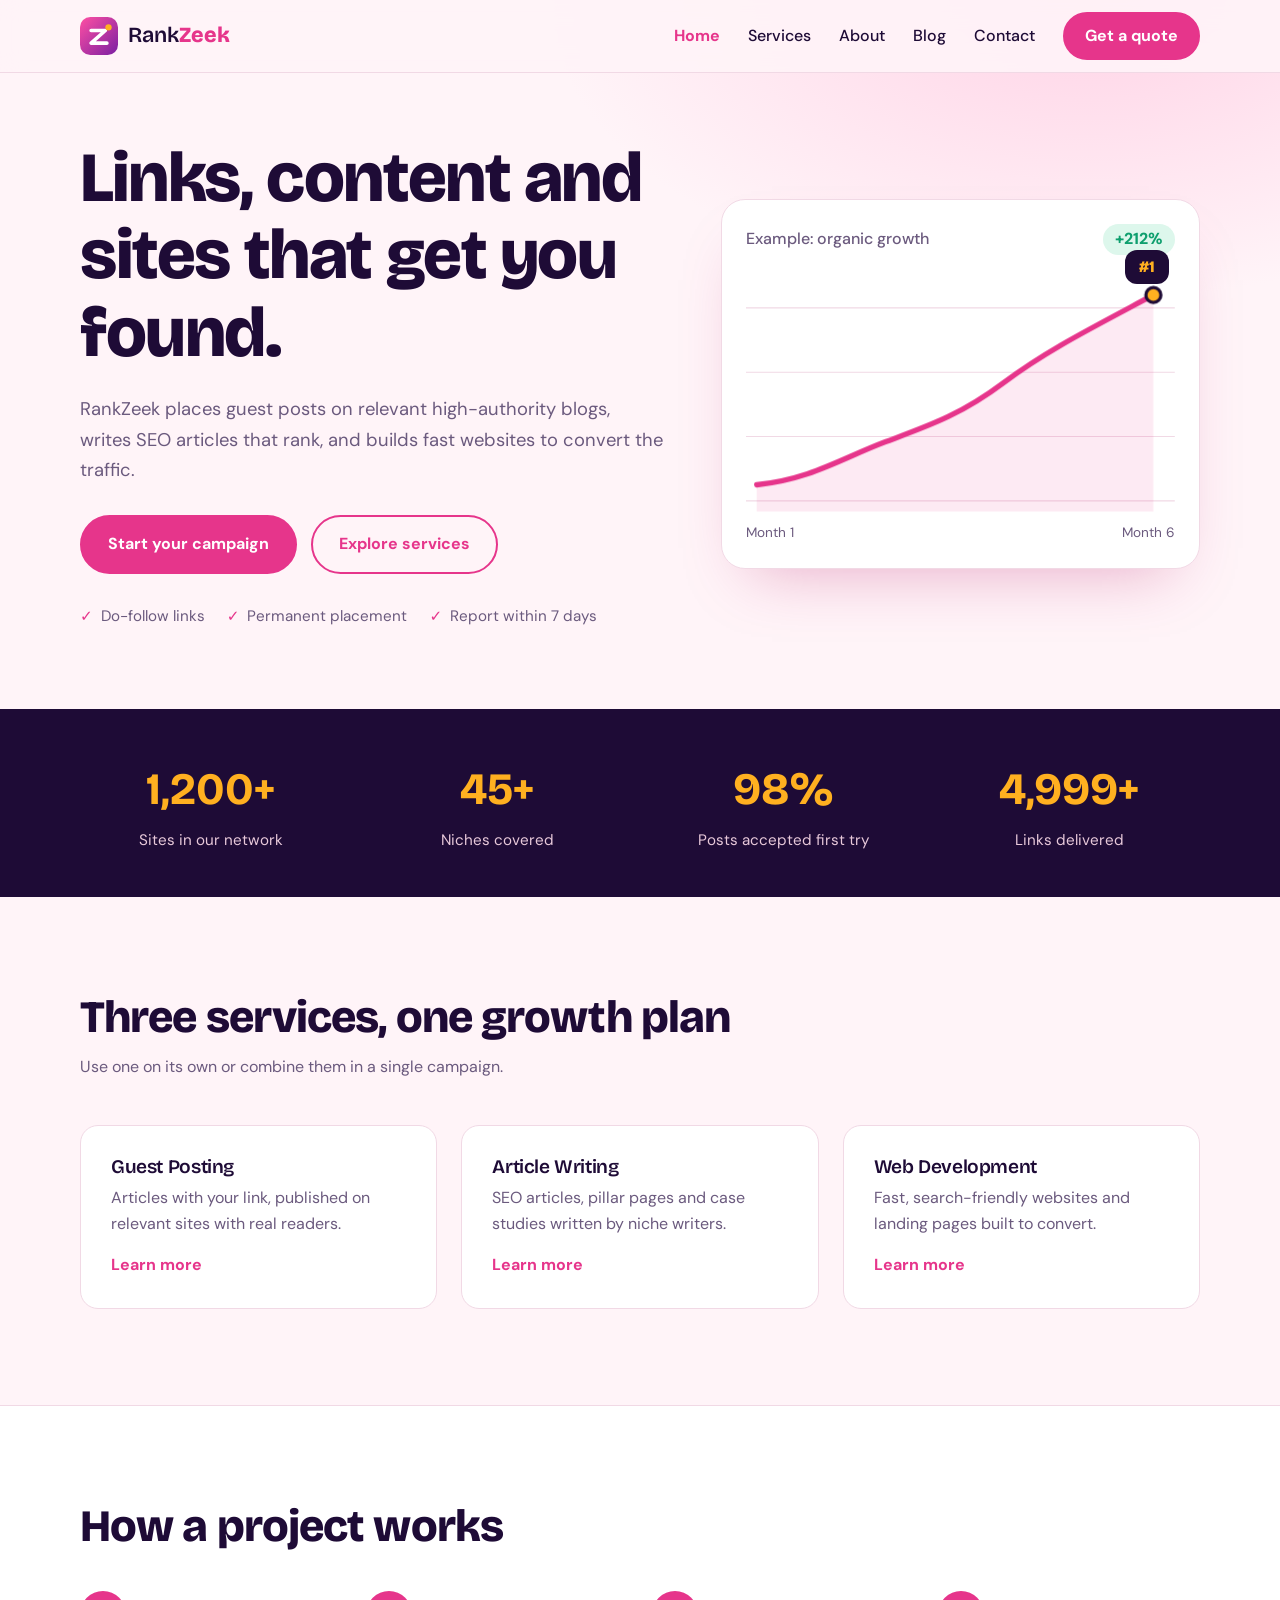
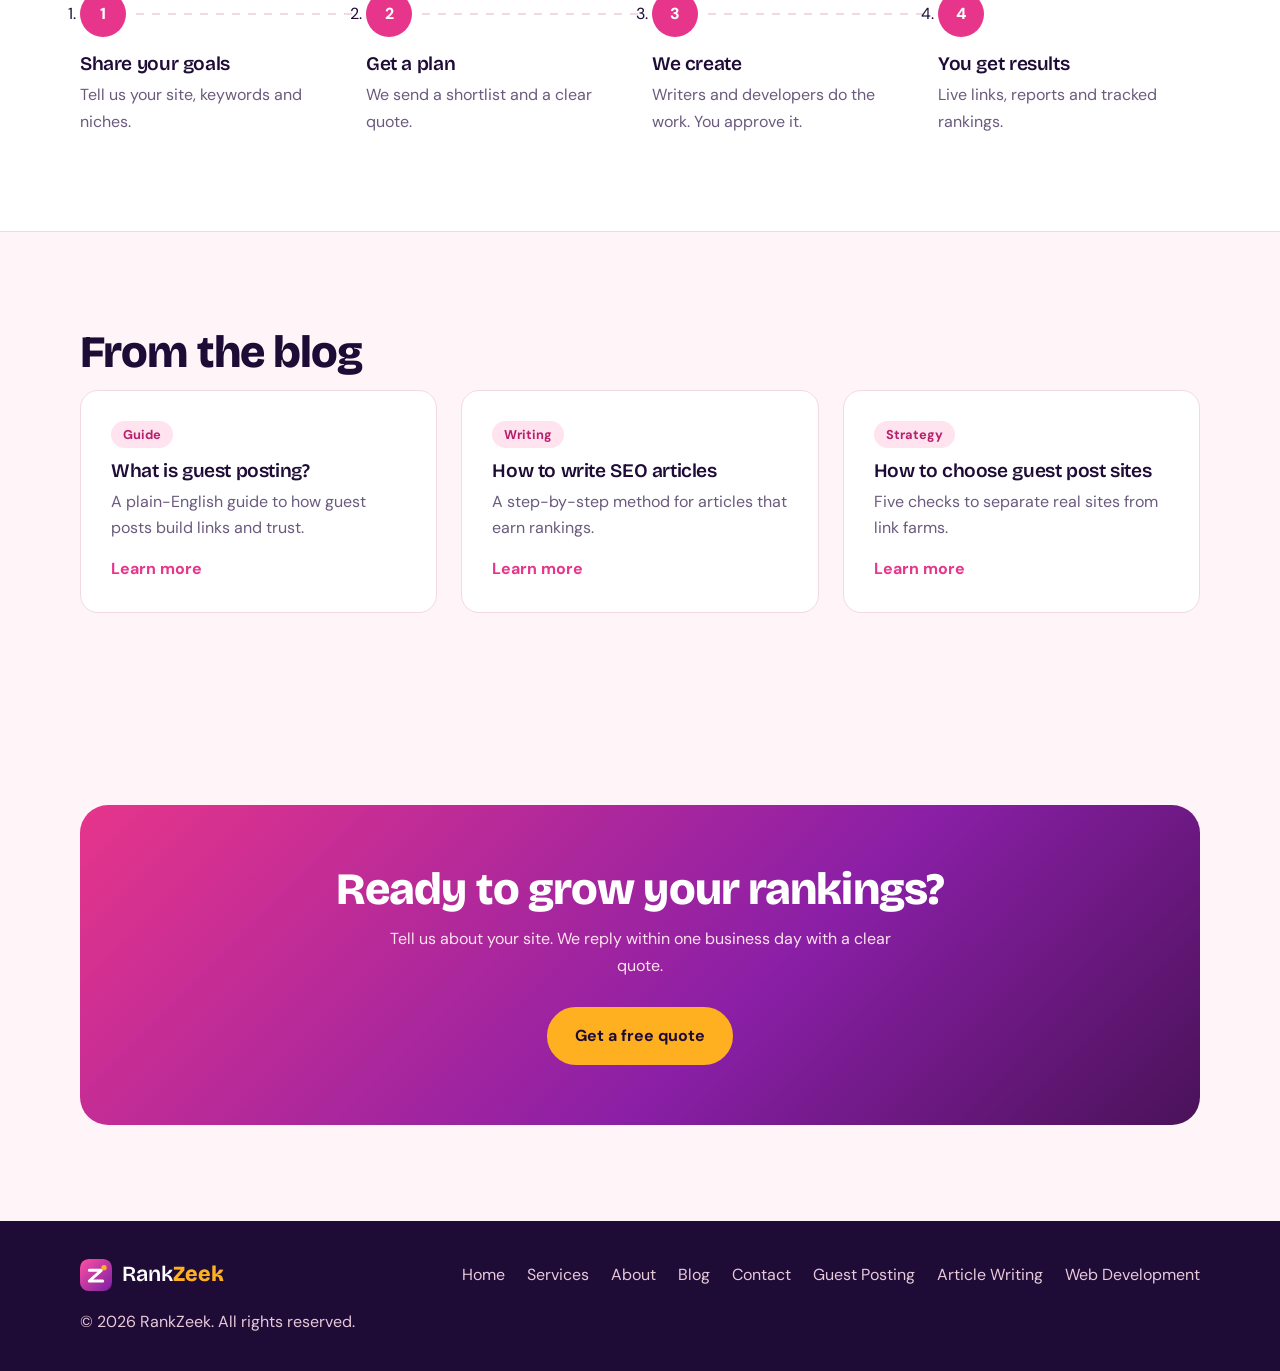
==== index.html @ 1b19c14f "feature: add rankzeek bootstrap files" ====
<!DOCTYPE html>
<html lang="en"><head><meta charset="UTF-8"><meta name="viewport" content="width=device-width, initial-scale=1">
<title>Guest Posting, Article Writing & Web Development | RankZeek</title><meta name="description" content="RankZeek builds authority with guest posts, SEO articles and fast websites.">
<link rel="icon" href="logo.svg" type="image/svg+xml">
<link rel="preconnect" href="https://fonts.googleapis.com"><link rel="preconnect" href="https://fonts.gstatic.com" crossorigin>
<link href="https://fonts.googleapis.com/css2?family=Bricolage+Grotesque:opsz,wght@12..96,600;12..96,800&family=DM+Sans:wght@400;500;700&display=swap" rel="stylesheet">
<link rel="stylesheet" href="style.css"></head><body>
<header class="nav" id="nav"><div class="wrap nav-in">
<a class="brand" href="index.html" aria-label="RankZeek home"><img src="logo.svg" alt="" width="38" height="38"><span>Rank<b>Zeek</b></span></a>
<button class="burger" id="burger" aria-label="Open menu" aria-expanded="false" aria-controls="menu"><i></i><i></i><i></i></button>
<nav id="menu" class="menu"><a href="index.html" class="active">Home</a><a href="services.html">Services</a><a href="about.html">About</a><a href="blog.html">Blog</a><a href="contact.html">Contact</a><a class="btn btn-sm" href="contact.html">Get a quote</a></nav></div></header>
<main id="top">
<section class="hero"><div class="wrap hero-grid"><div class="hero-copy">
<h1>Links, content and sites that get you found.</h1>
<p class="lead">RankZeek places guest posts on relevant high-authority blogs, writes SEO articles that rank, and builds fast websites to convert the traffic.</p>
<div class="cta-row"><a class="btn" href="contact.html">Start your campaign</a><a class="btn btn-ghost" href="services.html">Explore services</a></div>
<ul class="trust"><li>Do-follow links</li><li>Permanent placement</li><li>Report within 7 days</li></ul></div>
<div class="chart-card" aria-label="Example of ranking growth over six months"><div class="chart-head"><span>Example: organic growth</span><em>+212%</em></div>
<svg viewBox="0 0 400 240" role="img" aria-label="Line rising steadily to position one"><g class="grid"><path d="M0 40H400M0 100H400M0 160H400M0 220H400"/></g>
<path class="area" d="M10 205C60 200 90 180 130 165S200 140 240 110 320 60 380 28V230H10Z"/><path class="line" d="M10 205C60 200 90 180 130 165S200 140 240 110 320 60 380 28"/><circle class="dot" cx="380" cy="28" r="7"/></svg>
<div class="badge">#1</div><div class="chart-foot"><span>Month 1</span><span>Month 6</span></div></div></div></section>
<section class="band"><div class="wrap stats"><div><strong data-count="1200" data-suffix="+">0</strong><span>Sites in our network</span></div><div><strong data-count="45" data-suffix="+">0</strong><span>Niches covered</span></div><div><strong data-count="98" data-suffix="%">0</strong><span>Posts accepted first try</span></div><div><strong data-count="5000" data-suffix="+">0</strong><span>Links delivered</span></div></div></section><section class="sec"><div class="wrap"><h2 class="reveal">Three services, one growth plan</h2><p class="sub reveal">Use one on its own or combine them in a single campaign.</p><div class="grid3"><a class="card reveal" href="guest-posting.html"><h3>Guest Posting</h3><p>Articles with your link, published on relevant sites with real readers.</p><span class="link">Learn more</span></a><a class="card reveal" href="article-writing.html"><h3>Article Writing</h3><p>SEO articles, pillar pages and case studies written by niche writers.</p><span class="link">Learn more</span></a><a class="card reveal" href="web-development.html"><h3>Web Development</h3><p>Fast, search-friendly websites and landing pages built to convert.</p><span class="link">Learn more</span></a></div></div></section><section class="sec alt"><div class="wrap"><h2 class="reveal">How a project works</h2><ol class="steps"><li class="reveal"><span>1</span><h3>Share your goals</h3><p>Tell us your site, keywords and niches.</p></li><li class="reveal"><span>2</span><h3>Get a plan</h3><p>We send a shortlist and a clear quote.</p></li><li class="reveal"><span>3</span><h3>We create</h3><p>Writers and developers do the work. You approve it.</p></li><li class="reveal"><span>4</span><h3>You get results</h3><p>Live links, reports and tracked rankings.</p></li></ol></div></section><section class="sec"><div class="wrap"><h2 class="reveal">From the blog</h2><div class="grid3"><a class="card reveal" href="what-is-guest-posting.html"><span class="pill">Guide</span><h3>What is guest posting?</h3><p>A plain-English guide to how guest posts build links and trust.</p><span class="link">Learn more</span></a><a class="card reveal" href="write-seo-articles.html"><span class="pill">Writing</span><h3>How to write SEO articles</h3><p>A step-by-step method for articles that earn rankings.</p><span class="link">Learn more</span></a><a class="card reveal" href="choose-guest-post-sites.html"><span class="pill">Strategy</span><h3>How to choose guest post sites</h3><p>Five checks to separate real sites from link farms.</p><span class="link">Learn more</span></a></div></div></section><section class="sec"><div class="wrap"><div class="cta reveal"><h2>Ready to grow your rankings?</h2><p>Tell us about your site. We reply within one business day with a clear quote.</p><a class="btn" href="contact.html">Get a free quote</a></div></div></section></main>
<footer class="foot"><div class="wrap foot-in"><a class="brand" href="index.html"><img src="logo.svg" alt="" width="32" height="32"><span>Rank<b>Zeek</b></span></a>
<nav class="flinks"><a href="index.html">Home</a><a href="services.html">Services</a><a href="about.html">About</a><a href="blog.html">Blog</a><a href="contact.html">Contact</a><a href="guest-posting.html">Guest Posting</a><a href="article-writing.html">Article Writing</a><a href="web-development.html">Web Development</a></nav><p>© <span id="yr"></span> RankZeek. All rights reserved.</p></div></footer>
<script src="script.js"></script></body></html>
---- style.css ----
:root{--ink:#1E0B36;--mute:#6B5A7E;--paper:#FFF4F8;--white:#fff;--indigo:#E6358B;--indigo-d:#B81F6B;--sun:#FFB020;--line:#F1D9E5;--r:18px;--ease:cubic-bezier(.22,.8,.3,1)}
*{box-sizing:border-box;margin:0;padding:0}
html{scroll-behavior:smooth;scroll-padding-top:80px}
body{font-family:'DM Sans',system-ui,sans-serif;color:var(--ink);background:var(--paper);line-height:1.65;-webkit-font-smoothing:antialiased;overflow-x:hidden}
img,svg{max-width:100%;display:block}
a{color:inherit;text-decoration:none}
ul{list-style:none}
:focus-visible{outline:3px solid var(--sun);outline-offset:3px;border-radius:6px}
.wrap{width:min(1120px,100% - 40px);margin-inline:auto}
.narrow{width:min(760px,100% - 40px)}
h1,h2,h3{font-family:'Bricolage Grotesque',sans-serif;line-height:1.1;letter-spacing:-.02em}
h1{font-size:clamp(2.4rem,6vw,4.4rem);font-weight:800}
h2{font-size:clamp(1.8rem,4vw,2.8rem);font-weight:800;margin-bottom:12px}
h3{font-size:1.2rem;font-weight:600;margin-bottom:8px}

/* nav */
.nav{position:fixed;inset:0 0 auto;z-index:50;transition:background .3s,box-shadow .3s}
.nav.scrolled{background:rgba(255,244,248,.9);backdrop-filter:blur(12px);box-shadow:0 1px 0 var(--line)}
.nav-in{display:flex;align-items:center;justify-content:space-between;height:72px}
.brand{display:flex;align-items:center;gap:10px;font-family:'Bricolage Grotesque',sans-serif;font-weight:600;font-size:1.35rem}
.brand b{color:var(--indigo);font-weight:800}
.menu{display:flex;align-items:center;gap:28px;font-weight:500}
.menu a:not(.btn){position:relative}
.menu a:not(.btn)::after{content:"";position:absolute;left:0;bottom:-4px;height:2px;width:100%;background:var(--indigo);transform:scaleX(0);transform-origin:left;transition:transform .3s var(--ease)}
.menu a:not(.btn):hover::after{transform:scaleX(1)}
.burger{display:none;width:44px;height:44px;background:none;border:0;cursor:pointer;flex-direction:column;justify-content:center;align-items:center;gap:6px}
.burger i{width:24px;height:2.5px;background:var(--ink);border-radius:2px;transition:transform .3s var(--ease),opacity .2s}
.burger[aria-expanded=true] i:nth-child(1){transform:translateY(8.5px) rotate(45deg)}
.burger[aria-expanded=true] i:nth-child(2){opacity:0}
.burger[aria-expanded=true] i:nth-child(3){transform:translateY(-8.5px) rotate(-45deg)}

/* buttons */
.btn{display:inline-block;padding:14px 26px;border-radius:999px;background:var(--indigo);color:#fff;font-weight:700;border:2px solid var(--indigo);cursor:pointer;font:inherit;font-weight:700;transition:transform .25s var(--ease),background .25s,box-shadow .25s,color .25s}
.btn:hover{transform:translateY(-3px);background:var(--indigo-d);border-color:var(--indigo-d);box-shadow:0 12px 24px -8px rgba(230,53,139,.55)}
.btn-ghost{background:transparent;color:var(--indigo)}
.btn-ghost:hover{color:#fff}
.btn-sm{padding:9px 20px}

/* hero */
.hero{padding:140px 0 80px;background:radial-gradient(900px 500px at 85% 0,#FFD3E6 0,transparent 60%)}
.hero-grid{display:grid;grid-template-columns:1.1fr .9fr;gap:56px;align-items:center}
.hero-copy>*{animation:rise .8s var(--ease) both}
.hero-copy>:nth-child(2){animation-delay:.1s}.hero-copy>:nth-child(3){animation-delay:.2s}.hero-copy>:nth-child(4){animation-delay:.3s}
@keyframes rise{from{opacity:0;transform:translateY(24px)}}
.lead{font-size:1.15rem;color:var(--mute);margin:22px 0 30px;max-width:52ch}
.cta-row{display:flex;flex-wrap:wrap;gap:14px}
.trust{display:flex;flex-wrap:wrap;gap:8px 22px;margin-top:30px;color:var(--mute);font-size:.95rem}
.trust li::before{content:"✓";color:var(--indigo);font-weight:700;margin-right:8px}
.chart-card{position:relative;background:var(--white);border:1px solid var(--line);border-radius:24px;padding:24px;box-shadow:0 30px 60px -30px rgba(184,31,107,.35);animation:rise .9s .25s var(--ease) both}
.chart-head{display:flex;justify-content:space-between;align-items:center;font-weight:500;color:var(--mute);margin-bottom:10px}
.chart-head em{font-style:normal;font-weight:800;color:#0E9F6E;background:#DDF7EC;padding:2px 12px;border-radius:99px}
.grid path{stroke:var(--line);stroke-width:1;fill:none}
.line{fill:none;stroke:var(--indigo);stroke-width:5;stroke-linecap:round;stroke-dasharray:700;stroke-dashoffset:700;animation:draw 2.2s .7s var(--ease) forwards}
.area{fill:url(#none);fill:rgba(230,53,139,.1);opacity:0;animation:fade 1s 2s forwards}
.dot{fill:var(--sun);stroke:var(--ink);stroke-width:3;opacity:0;animation:pop .5s 2.7s var(--ease) forwards;transform-origin:380px 28px}
.badge{position:absolute;top:50px;right:30px;background:var(--ink);color:var(--sun);font-family:'Bricolage Grotesque',sans-serif;font-weight:800;padding:4px 14px;border-radius:12px;opacity:0;animation:pop .5s 2.8s var(--ease) forwards}
.chart-foot{display:flex;justify-content:space-between;color:var(--mute);font-size:.85rem}
@keyframes draw{to{stroke-dashoffset:0}}
@keyframes fade{to{opacity:1}}
@keyframes pop{from{transform:scale(.3)}to{opacity:1;transform:scale(1)}}

/* stats */
.band{background:var(--ink);color:#fff;padding:44px 0}
.stats{display:grid;grid-template-columns:repeat(4,1fr);gap:24px;text-align:center}
.stats strong{display:block;font-family:'Bricolage Grotesque',sans-serif;font-size:clamp(1.9rem,4vw,2.8rem);color:var(--sun)}
.stats span{color:#E8C9DA;font-size:.95rem}

/* sections */
.sec{padding:96px 0}
.alt{background:var(--white);border-block:1px solid var(--line)}
.sub{color:var(--mute);max-width:56ch;margin-bottom:44px}
.grid3{display:grid;grid-template-columns:repeat(3,1fr);gap:24px}
.card{background:var(--white);border:1px solid var(--line);border-radius:var(--r);padding:30px;transition:transform .35s var(--ease),box-shadow .35s,border-color .35s}
.card:hover{transform:translateY(-6px);box-shadow:0 24px 40px -24px rgba(184,31,107,.4);border-color:#F5A8CC}
.card>svg{width:46px;height:46px;padding:10px;border-radius:14px;background:#FFE3EF;stroke:var(--indigo);fill:none;stroke-width:2;stroke-linecap:round;stroke-linejoin:round;margin-bottom:18px}
.card p{color:var(--mute)}
.steps{display:grid;grid-template-columns:repeat(4,1fr);gap:24px;margin-top:40px;counter-reset:s;position:relative}
.steps li{position:relative}
.steps li:not(:last-child)::after{content:"";position:absolute;top:22px;left:56px;right:-16px;height:2px;background:repeating-linear-gradient(90deg,var(--line) 0 8px,transparent 8px 16px)}
.steps span{display:grid;place-items:center;width:46px;height:46px;border-radius:50%;background:var(--indigo);color:#fff;font-weight:800;margin-bottom:16px}
.steps p{color:var(--mute)}
.price .card{display:flex;flex-direction:column;position:relative}
.price ul{margin:20px 0 28px;flex:1}
.price li{padding:6px 0 6px 26px;position:relative;color:var(--mute)}
.price li::before{content:"✓";position:absolute;left:0;color:var(--indigo);font-weight:700}
.amt{font-family:'Bricolage Grotesque',sans-serif;font-size:3rem;font-weight:800}
.amt small{font-size:1rem;color:var(--mute);font-weight:400;margin-left:4px}
.hot{border:2px solid var(--indigo);box-shadow:0 24px 50px -26px rgba(230,53,139,.6)}
.tag{position:absolute;top:-14px;right:24px;background:var(--sun);font-weight:700;font-size:.8rem;padding:4px 14px;border-radius:99px}

/* faq */
details{background:var(--paper);border:1px solid var(--line);border-radius:14px;margin-bottom:12px;overflow:hidden;transition:border-color .3s}
details[open]{border-color:var(--indigo)}
summary{cursor:pointer;padding:20px 24px;font-weight:700;list-style:none;display:flex;justify-content:space-between;gap:16px}
summary::-webkit-details-marker{display:none}
summary::after{content:"+";font-size:1.5rem;line-height:1;color:var(--indigo);transition:transform .3s var(--ease)}
details[open] summary::after{transform:rotate(45deg)}
details p{padding:0 24px 22px;color:var(--mute);animation:fade .4s}

/* contact */
.contact{display:grid;grid-template-columns:1fr 1fr;gap:56px;align-items:start}
.mail{font-weight:700;color:var(--indigo);font-size:1.15rem}
.form{background:var(--white);border:1px solid var(--line);border-radius:24px;padding:32px;display:grid;gap:16px}
label{display:grid;gap:6px;font-weight:500;font-size:.95rem}
input,select,textarea{font:inherit;padding:13px 14px;border:1.5px solid var(--line);border-radius:12px;background:var(--paper);color:var(--ink);width:100%;transition:border-color .25s,box-shadow .25s}
input:focus,select:focus,textarea:focus{outline:0;border-color:var(--indigo);box-shadow:0 0 0 4px rgba(230,53,139,.15)}
input.bad{border-color:#E0334C}
.note{min-height:1.4em;font-weight:500;color:#0E9F6E}
.note.err{color:#E0334C}
.foot{background:var(--ink);color:#E8C9DA;padding:36px 0}
.foot .brand{color:#fff}.foot .brand b{color:var(--sun)}
.foot-in{display:flex;flex-wrap:wrap;gap:16px;justify-content:space-between;align-items:center}

/* reveal */
.reveal{opacity:0;transform:translateY(22px);transition:opacity .7s var(--ease),transform .7s var(--ease)}
.reveal.in{opacity:1;transform:none}

/* responsive */
@media(max-width:900px){
  .hero{padding-top:110px}
  .hero-grid,.contact{grid-template-columns:1fr;gap:40px}
  .grid3{grid-template-columns:1fr}
  .steps{grid-template-columns:1fr 1fr}
  .steps li::after{display:none}
  .stats{grid-template-columns:1fr 1fr}
  .sec{padding:72px 0}
  .burger{display:flex}
  .menu{position:fixed;inset:72px 0 auto;flex-direction:column;align-items:stretch;gap:0;background:var(--paper);padding:8px 20px 24px;border-bottom:1px solid var(--line);transform:translateY(-12px);opacity:0;visibility:hidden;transition:.3s var(--ease)}
  .menu.open{transform:none;opacity:1;visibility:visible}
  .menu a{padding:14px 4px;border-bottom:1px solid var(--line)}
  .menu .btn{margin-top:16px;text-align:center;border-bottom:2px solid var(--indigo)}
}
@media(max-width:520px){.steps{grid-template-columns:1fr}.form{padding:22px}.btn{width:100%;text-align:center}.btn-sm{width:auto}}
@media(prefers-reduced-motion:reduce){*,*::before,*::after{animation-duration:.01ms!important;animation-delay:0s!important;transition-duration:.01ms!important;scroll-behavior:auto!important}.line{stroke-dashoffset:0}.reveal{opacity:1;transform:none}}

/* multi-page additions */
.nav{background:rgba(255,244,248,.92);backdrop-filter:blur(12px);box-shadow:0 1px 0 var(--line)}
.menu a.active:not(.btn){color:var(--indigo);font-weight:700}
.phero{padding:140px 0 72px;background:radial-gradient(700px 300px at 90% 100%,rgba(230,53,139,.45),transparent 70%),linear-gradient(135deg,#1E0B36,#4A1259);color:#fff}
.phero h1{font-size:clamp(2.2rem,5vw,3.6rem)}
.phero .lead{color:#E8C9DA;margin:18px 0 0}
.phero>.wrap>*{animation:rise .8s var(--ease) both}
.grid4{display:grid;grid-template-columns:repeat(4,1fr);gap:24px}
.grid2{display:grid;grid-template-columns:1fr 1fr;gap:24px}
a.card{display:block}
.link{color:var(--indigo);font-weight:700;display:inline-block;margin-top:14px}
.avatar{width:72px;height:72px;border-radius:50%;background:linear-gradient(135deg,var(--indigo),var(--sun));color:#fff;display:grid;place-items:center;font:800 1.4rem 'Bricolage Grotesque',sans-serif;margin-bottom:14px}
.cta{background:linear-gradient(135deg,var(--indigo),#8A1FA6 60%,#4A1259);color:#fff;border-radius:28px;padding:60px 28px;text-align:center}
.cta p{color:#FFE3EF;max-width:50ch;margin:12px auto 28px}
.cta .btn{background:var(--sun);color:var(--ink);border-color:var(--sun)}
.pill{display:inline-block;background:#FFE3EF;color:var(--indigo-d);font-weight:700;font-size:.8rem;padding:3px 12px;border-radius:99px;margin-bottom:12px}
.meta{color:var(--mute);font-size:.95rem;margin-top:14px}
.article{padding-top:56px}
.article h2{font-size:1.7rem;margin:36px 0 10px}
.article p{margin-bottom:16px;color:#3B2A4F;font-size:1.08rem}
.article ul{margin:0 0 16px 22px;list-style:disc;color:#3B2A4F}
.flinks{display:flex;flex-wrap:wrap;gap:8px 22px}
.flinks a:hover{color:var(--sun)}
.info{display:grid;gap:18px;margin-top:20px}
.info b{display:block}
@media(max-width:900px){.grid4{grid-template-columns:1fr 1fr}.grid2{grid-template-columns:1fr}.phero{padding-top:110px}}
@media(max-width:520px){.grid4{grid-template-columns:1fr}}
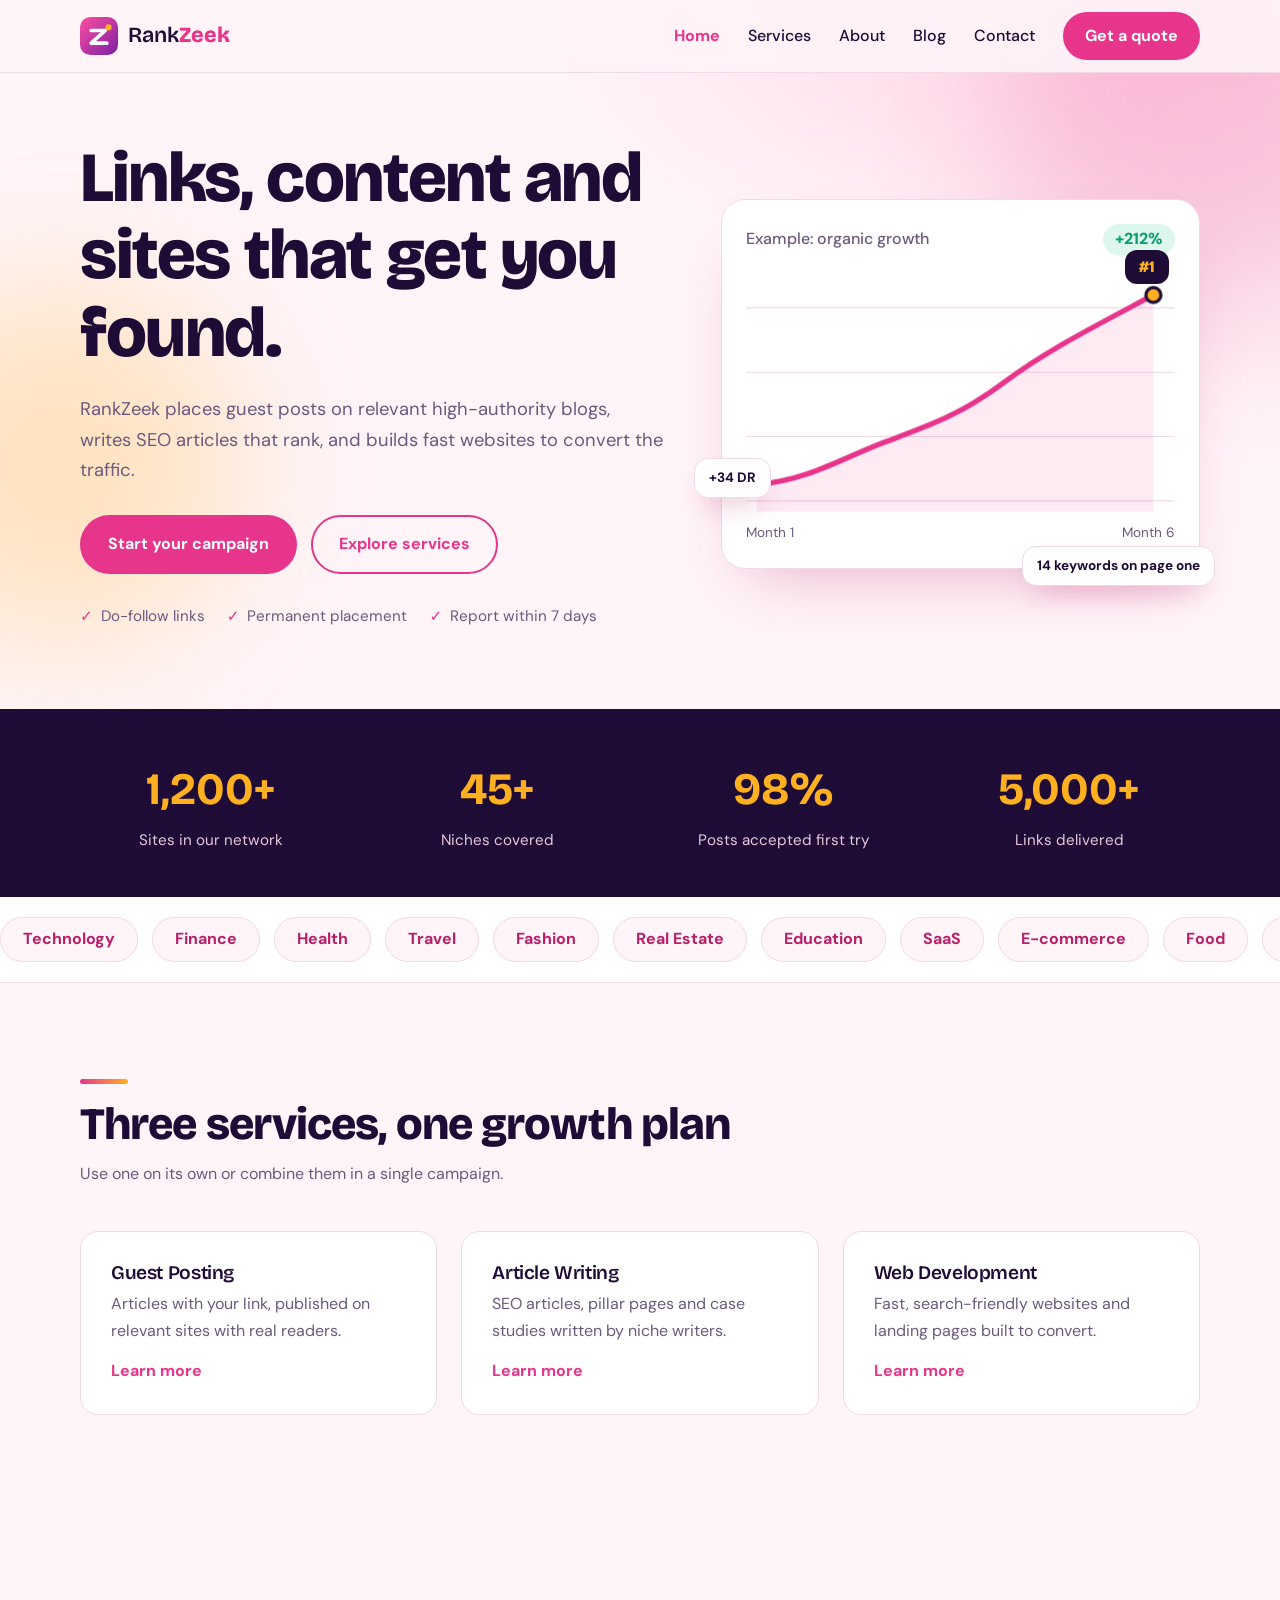
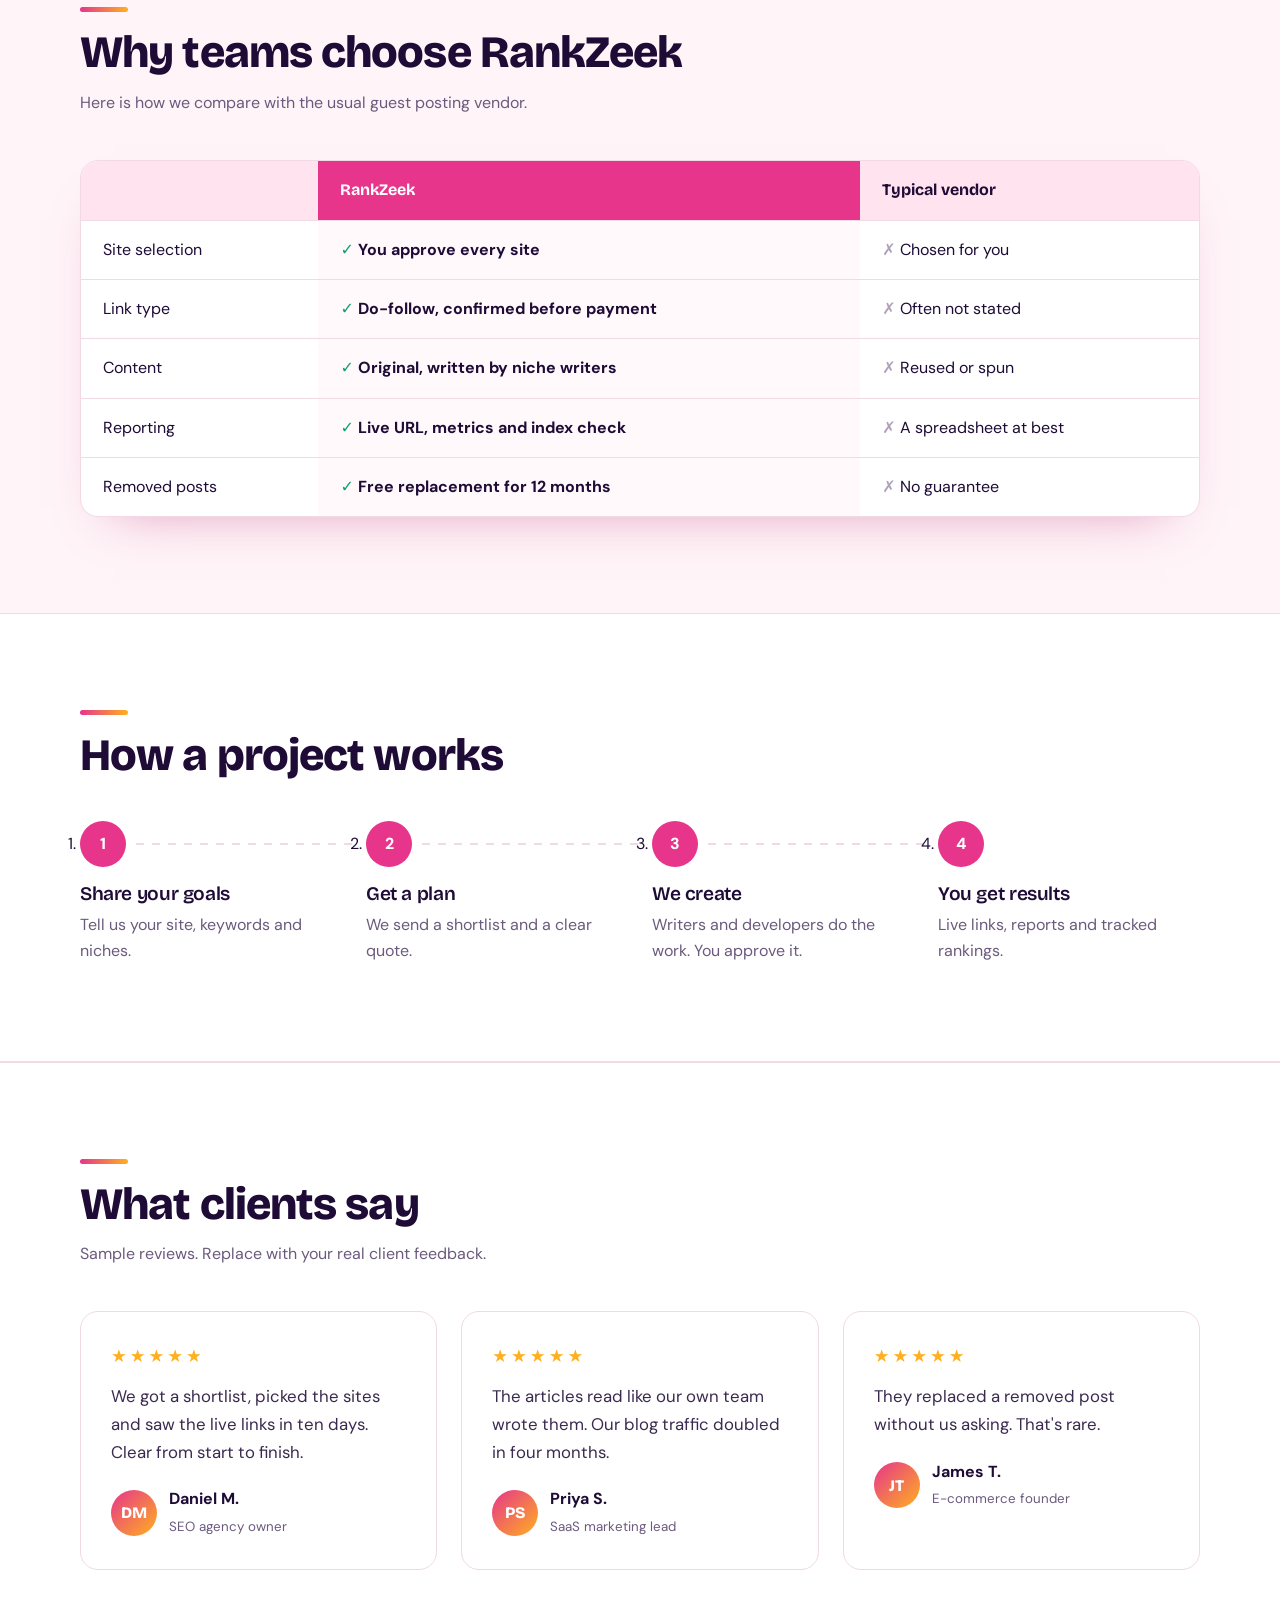
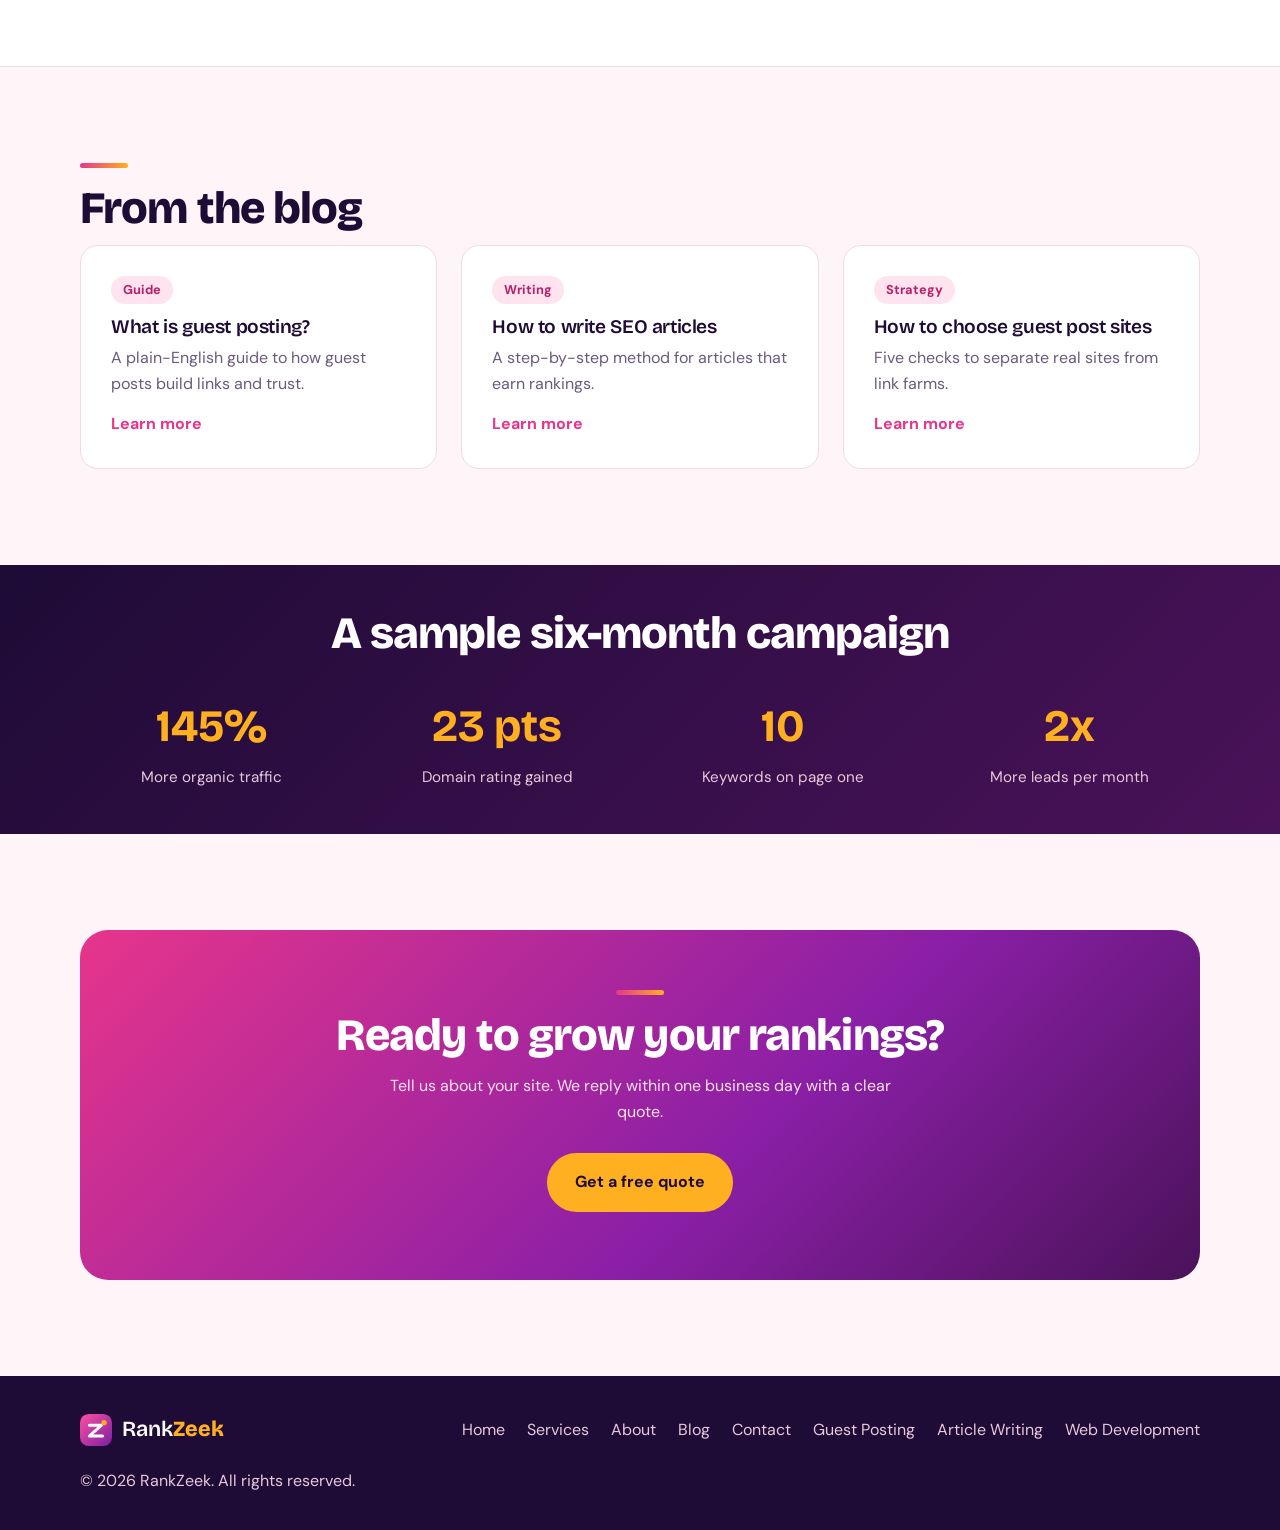
==== commit 452bec24: "chore: improve design and animations" ====
--- a/index.html
+++ b/index.html
@@ -5,7 +5,7 @@
 <link rel="preconnect" href="https://fonts.googleapis.com"><link rel="preconnect" href="https://fonts.gstatic.com" crossorigin>
 <link href="https://fonts.googleapis.com/css2?family=Bricolage+Grotesque:opsz,wght@12..96,600;12..96,800&family=DM+Sans:wght@400;500;700&display=swap" rel="stylesheet">
 <link rel="stylesheet" href="style.css"></head><body>
-<header class="nav" id="nav"><div class="wrap nav-in">
+<div class="progress" id="progress"></div><header class="nav" id="nav"><div class="wrap nav-in">
 <a class="brand" href="index.html" aria-label="RankZeek home"><img src="logo.svg" alt="" width="38" height="38"><span>Rank<b>Zeek</b></span></a>
 <button class="burger" id="burger" aria-label="Open menu" aria-expanded="false" aria-controls="menu"><i></i><i></i><i></i></button>
 <nav id="menu" class="menu"><a href="index.html" class="active">Home</a><a href="services.html">Services</a><a href="about.html">About</a><a href="blog.html">Blog</a><a href="contact.html">Contact</a><a class="btn btn-sm" href="contact.html">Get a quote</a></nav></div></header>
@@ -18,8 +18,8 @@
 <div class="chart-card" aria-label="Example of ranking growth over six months"><div class="chart-head"><span>Example: organic growth</span><em>+212%</em></div>
 <svg viewBox="0 0 400 240" role="img" aria-label="Line rising steadily to position one"><g class="grid"><path d="M0 40H400M0 100H400M0 160H400M0 220H400"/></g>
 <path class="area" d="M10 205C60 200 90 180 130 165S200 140 240 110 320 60 380 28V230H10Z"/><path class="line" d="M10 205C60 200 90 180 130 165S200 140 240 110 320 60 380 28"/><circle class="dot" cx="380" cy="28" r="7"/></svg>
-<div class="badge">#1</div><div class="chart-foot"><span>Month 1</span><span>Month 6</span></div></div></div></section>
-<section class="band"><div class="wrap stats"><div><strong data-count="1200" data-suffix="+">0</strong><span>Sites in our network</span></div><div><strong data-count="45" data-suffix="+">0</strong><span>Niches covered</span></div><div><strong data-count="98" data-suffix="%">0</strong><span>Posts accepted first try</span></div><div><strong data-count="5000" data-suffix="+">0</strong><span>Links delivered</span></div></div></section><section class="sec"><div class="wrap"><h2 class="reveal">Three services, one growth plan</h2><p class="sub reveal">Use one on its own or combine them in a single campaign.</p><div class="grid3"><a class="card reveal" href="guest-posting.html"><h3>Guest Posting</h3><p>Articles with your link, published on relevant sites with real readers.</p><span class="link">Learn more</span></a><a class="card reveal" href="article-writing.html"><h3>Article Writing</h3><p>SEO articles, pillar pages and case studies written by niche writers.</p><span class="link">Learn more</span></a><a class="card reveal" href="web-development.html"><h3>Web Development</h3><p>Fast, search-friendly websites and landing pages built to convert.</p><span class="link">Learn more</span></a></div></div></section><section class="sec alt"><div class="wrap"><h2 class="reveal">How a project works</h2><ol class="steps"><li class="reveal"><span>1</span><h3>Share your goals</h3><p>Tell us your site, keywords and niches.</p></li><li class="reveal"><span>2</span><h3>Get a plan</h3><p>We send a shortlist and a clear quote.</p></li><li class="reveal"><span>3</span><h3>We create</h3><p>Writers and developers do the work. You approve it.</p></li><li class="reveal"><span>4</span><h3>You get results</h3><p>Live links, reports and tracked rankings.</p></li></ol></div></section><section class="sec"><div class="wrap"><h2 class="reveal">From the blog</h2><div class="grid3"><a class="card reveal" href="what-is-guest-posting.html"><span class="pill">Guide</span><h3>What is guest posting?</h3><p>A plain-English guide to how guest posts build links and trust.</p><span class="link">Learn more</span></a><a class="card reveal" href="write-seo-articles.html"><span class="pill">Writing</span><h3>How to write SEO articles</h3><p>A step-by-step method for articles that earn rankings.</p><span class="link">Learn more</span></a><a class="card reveal" href="choose-guest-post-sites.html"><span class="pill">Strategy</span><h3>How to choose guest post sites</h3><p>Five checks to separate real sites from link farms.</p><span class="link">Learn more</span></a></div></div></section><section class="sec"><div class="wrap"><div class="cta reveal"><h2>Ready to grow your rankings?</h2><p>Tell us about your site. We reply within one business day with a clear quote.</p><a class="btn" href="contact.html">Get a free quote</a></div></div></section></main>
+<div class="badge">#1</div><div class="chip c1">+34 DR</div><div class="chip c2">14 keywords on page one</div><div class="chart-foot"><span>Month 1</span><span>Month 6</span></div></div></div></section>
+<section class="band"><div class="wrap stats"><div><strong data-count="1200" data-suffix="+">0</strong><span>Sites in our network</span></div><div><strong data-count="45" data-suffix="+">0</strong><span>Niches covered</span></div><div><strong data-count="98" data-suffix="%">0</strong><span>Posts accepted first try</span></div><div><strong data-count="5000" data-suffix="+">0</strong><span>Links delivered</span></div></div></section><section class="marq" aria-label="Niches we cover"><div class="track"><span>Technology</span><span>Finance</span><span>Health</span><span>Travel</span><span>Fashion</span><span>Real Estate</span><span>Education</span><span>SaaS</span><span>E-commerce</span><span>Food</span><span>Fitness</span><span>Legal</span><span>Marketing</span><span>Crypto</span><span>Technology</span><span>Finance</span><span>Health</span><span>Travel</span><span>Fashion</span><span>Real Estate</span><span>Education</span><span>SaaS</span><span>E-commerce</span><span>Food</span><span>Fitness</span><span>Legal</span><span>Marketing</span><span>Crypto</span></div></section><section class="sec"><div class="wrap"><h2 class="reveal">Three services, one growth plan</h2><p class="sub reveal">Use one on its own or combine them in a single campaign.</p><div class="grid3"><a class="card reveal" href="guest-posting.html"><h3>Guest Posting</h3><p>Articles with your link, published on relevant sites with real readers.</p><span class="link">Learn more</span></a><a class="card reveal" href="article-writing.html"><h3>Article Writing</h3><p>SEO articles, pillar pages and case studies written by niche writers.</p><span class="link">Learn more</span></a><a class="card reveal" href="web-development.html"><h3>Web Development</h3><p>Fast, search-friendly websites and landing pages built to convert.</p><span class="link">Learn more</span></a></div></div></section><section class="sec"><div class="wrap"><h2 class="reveal">Why teams choose RankZeek</h2><p class="sub reveal">Here is how we compare with the usual guest posting vendor.</p><div class="tbl reveal"><table><thead><tr><th></th><th class="us">RankZeek</th><th>Typical vendor</th></tr></thead><tbody><tr><td>Site selection</td><td class="us"><span class="yes">&#10003;</span> You approve every site</td><td><span class="no">&#10007;</span> Chosen for you</td></tr><tr><td>Link type</td><td class="us"><span class="yes">&#10003;</span> Do-follow, confirmed before payment</td><td><span class="no">&#10007;</span> Often not stated</td></tr><tr><td>Content</td><td class="us"><span class="yes">&#10003;</span> Original, written by niche writers</td><td><span class="no">&#10007;</span> Reused or spun</td></tr><tr><td>Reporting</td><td class="us"><span class="yes">&#10003;</span> Live URL, metrics and index check</td><td><span class="no">&#10007;</span> A spreadsheet at best</td></tr><tr><td>Removed posts</td><td class="us"><span class="yes">&#10003;</span> Free replacement for 12 months</td><td><span class="no">&#10007;</span> No guarantee</td></tr></tbody></table></div></div></section><section class="sec alt"><div class="wrap"><h2 class="reveal">How a project works</h2><ol class="steps"><li class="reveal"><span>1</span><h3>Share your goals</h3><p>Tell us your site, keywords and niches.</p></li><li class="reveal"><span>2</span><h3>Get a plan</h3><p>We send a shortlist and a clear quote.</p></li><li class="reveal"><span>3</span><h3>We create</h3><p>Writers and developers do the work. You approve it.</p></li><li class="reveal"><span>4</span><h3>You get results</h3><p>Live links, reports and tracked rankings.</p></li></ol></div></section><section class="sec alt"><div class="wrap"><h2 class="reveal">What clients say</h2><p class="sub reveal">Sample reviews. Replace with your real client feedback.</p><div class="grid3"><article class="card reveal"><div class="stars" aria-label="5 stars">&#9733;&#9733;&#9733;&#9733;&#9733;</div><p class="quote">We got a shortlist, picked the sites and saw the live links in ten days. Clear from start to finish.</p><div class="who"><div class="avatar">DM</div><div><b>Daniel M.</b><small>SEO agency owner</small></div></div></article><article class="card reveal"><div class="stars" aria-label="5 stars">&#9733;&#9733;&#9733;&#9733;&#9733;</div><p class="quote">The articles read like our own team wrote them. Our blog traffic doubled in four months.</p><div class="who"><div class="avatar">PS</div><div><b>Priya S.</b><small>SaaS marketing lead</small></div></div></article><article class="card reveal"><div class="stars" aria-label="5 stars">&#9733;&#9733;&#9733;&#9733;&#9733;</div><p class="quote">They replaced a removed post without us asking. That's rare.</p><div class="who"><div class="avatar">JT</div><div><b>James T.</b><small>E-commerce founder</small></div></div></article></div></div></section><section class="sec"><div class="wrap"><h2 class="reveal">From the blog</h2><div class="grid3"><a class="card reveal" href="what-is-guest-posting.html"><span class="pill">Guide</span><h3>What is guest posting?</h3><p>A plain-English guide to how guest posts build links and trust.</p><span class="link">Learn more</span></a><a class="card reveal" href="write-seo-articles.html"><span class="pill">Writing</span><h3>How to write SEO articles</h3><p>A step-by-step method for articles that earn rankings.</p><span class="link">Learn more</span></a><a class="card reveal" href="choose-guest-post-sites.html"><span class="pill">Strategy</span><h3>How to choose guest post sites</h3><p>Five checks to separate real sites from link farms.</p><span class="link">Learn more</span></a></div></div></section><section class="band res"><div class="wrap"><h2 class="reveal" style="color:#fff;text-align:center">A sample six-month campaign</h2><div class="stats" style="margin-top:32px"><div><strong data-count="212" data-suffix="%">0</strong><span>More organic traffic</span></div><div><strong data-count="34" data-suffix=" pts">0</strong><span>Domain rating gained</span></div><div><strong data-count="14">0</strong><span>Keywords on page one</span></div><div><strong data-count="3" data-suffix="x">0</strong><span>More leads per month</span></div></div></div></section><section class="sec"><div class="wrap"><div class="cta reveal"><h2>Ready to grow your rankings?</h2><p>Tell us about your site. We reply within one business day with a clear quote.</p><a class="btn" href="contact.html">Get a free quote</a></div></div></section></main>
 <footer class="foot"><div class="wrap foot-in"><a class="brand" href="index.html"><img src="logo.svg" alt="" width="32" height="32"><span>Rank<b>Zeek</b></span></a>
 <nav class="flinks"><a href="index.html">Home</a><a href="services.html">Services</a><a href="about.html">About</a><a href="blog.html">Blog</a><a href="contact.html">Contact</a><a href="guest-posting.html">Guest Posting</a><a href="article-writing.html">Article Writing</a><a href="web-development.html">Web Development</a></nav><p>© <span id="yr"></span> RankZeek. All rights reserved.</p></div></footer>
-<script src="script.js"></script></body></html>+<button class="totop" id="totop" aria-label="Back to top">&#8593;</button><script src="script.js"></script></body></html>
--- a/style.css
+++ b/style.css
@@ -160,3 +160,65 @@
 .info b{display:block}
 @media(max-width:900px){.grid4{grid-template-columns:1fr 1fr}.grid2{grid-template-columns:1fr}.phero{padding-top:110px}}
 @media(max-width:520px){.grid4{grid-template-columns:1fr}}
+
+/* v3 polish */
+body{animation:pg .6s ease}@keyframes pg{from{opacity:0}}
+.progress{position:fixed;top:0;left:0;height:3px;width:0;background:linear-gradient(90deg,var(--indigo),var(--sun));z-index:60}
+.sec h2::before{content:"";display:block;width:48px;height:5px;border-radius:5px;background:linear-gradient(90deg,var(--indigo),var(--sun));margin-bottom:16px}
+.cta h2::before,.band h2::before{margin-inline:auto}
+.btn{position:relative;overflow:hidden}
+.btn::after{content:"";position:absolute;top:0;left:-120%;width:60%;height:100%;background:linear-gradient(100deg,transparent,rgba(255,255,255,.5),transparent);transform:skewX(-20deg);transition:left .6s}
+.btn:hover::after{left:140%}
+.hero{position:relative;overflow:hidden}
+.hero::before,.hero::after{content:"";position:absolute;border-radius:50%;filter:blur(70px);animation:drift 14s ease-in-out infinite alternate;pointer-events:none}
+.hero::before{width:360px;height:360px;background:var(--sun);left:-120px;top:40%;opacity:.25}
+.hero::after{width:420px;height:420px;background:var(--indigo);right:-140px;top:-80px;opacity:.2;animation-delay:-6s}
+@keyframes drift{to{transform:translate(60px,40px) scale(1.15)}}
+.hero-grid{position:relative;z-index:1}
+.chart-card{transition:transform .25s ease}
+.chip{position:absolute;background:#fff;border:1px solid var(--line);border-radius:14px;padding:8px 14px;font-weight:700;font-size:.85rem;box-shadow:0 14px 30px -14px rgba(184,31,107,.55);animation:float 5s ease-in-out infinite}
+.chip.c1{left:-28px;bottom:70px}.chip.c2{right:-16px;bottom:-18px;animation-delay:-2.5s}
+@keyframes float{50%{transform:translateY(-10px)}}
+.phero{position:relative;overflow:hidden}
+.phero::before{content:"";position:absolute;width:340px;height:340px;border-radius:50%;border:2px dashed rgba(255,176,32,.4);right:6%;top:18%;animation:spin 28s linear infinite}
+.phero::after{content:"";position:absolute;width:120px;height:120px;border-radius:50%;background:var(--sun);opacity:.25;right:20%;bottom:-30px;animation:float 6s ease-in-out infinite}
+@keyframes spin{to{transform:rotate(360deg)}}
+.phero .wrap{position:relative;z-index:1}
+.marq{overflow:hidden;padding:20px 0;background:var(--white);border-bottom:1px solid var(--line)}
+.track{display:flex;gap:14px;width:max-content;animation:scroll 36s linear infinite}
+.marq:hover .track{animation-play-state:paused}
+.track span,.chips span{padding:8px 22px;border:1px solid var(--line);border-radius:99px;font-weight:700;color:var(--indigo-d);background:var(--paper);white-space:nowrap}
+@keyframes scroll{to{transform:translateX(calc(-50% - 7px))}}
+.chips{display:flex;flex-wrap:wrap;gap:12px}
+.chips span{font-size:1.05rem;padding:12px 26px;transition:transform .3s var(--ease),background .3s,color .3s}
+.chips span:hover{transform:translateY(-4px);background:var(--indigo);color:#fff}
+.card::before{content:"";position:absolute;inset:0;border-radius:inherit;background:radial-gradient(260px circle at var(--mx,50%) var(--my,0%),rgba(230,53,139,.13),transparent 70%);opacity:0;transition:opacity .3s;pointer-events:none}
+.card:hover::before{opacity:1}
+.card{position:relative}
+.tbl{overflow-x:auto;border:1px solid var(--line);border-radius:var(--r);background:#fff;box-shadow:0 24px 50px -34px rgba(184,31,107,.5)}
+table{width:100%;border-collapse:collapse;min-width:560px}
+th,td{padding:16px 22px;text-align:left;border-bottom:1px solid var(--line)}
+th{font-family:'Bricolage Grotesque',sans-serif;background:#FFE3EF}
+th.us{background:var(--indigo);color:#fff}
+td.us{font-weight:700;background:#FFF9FB}
+tr:last-child td{border-bottom:0}
+.yes{color:#0E9F6E;font-weight:800}.no{color:#B0A0BB;font-weight:800}
+.stars{color:var(--sun);letter-spacing:3px;margin-bottom:12px;font-size:1.1rem}
+.quote{font-size:1.05rem;margin-bottom:20px;color:#3B2A4F!important}
+.who{display:flex;gap:12px;align-items:center}
+.who .avatar{width:46px;height:46px;font-size:1rem;margin:0}
+.who b{display:block}.who small{color:var(--mute)}
+.res{background:linear-gradient(135deg,#1E0B36,#4A1259)}
+.tl{list-style:none;border-left:3px solid var(--line);margin-left:10px;padding-left:30px;display:grid;gap:30px;max-width:720px}
+.tl li{position:relative}
+.tl li::before{content:"";position:absolute;left:-42px;top:6px;width:18px;height:18px;border-radius:50%;background:var(--indigo);border:4px solid var(--white);box-shadow:0 0 0 3px var(--indigo)}
+.tl b{font-family:'Bricolage Grotesque',sans-serif;font-size:1.3rem;color:var(--indigo)}
+.news{display:flex;gap:10px;max-width:460px;margin:0 auto}
+.news input{border-radius:99px;border-color:transparent}
+.news .btn{white-space:nowrap}
+.totop{position:fixed;right:20px;bottom:20px;width:48px;height:48px;border-radius:50%;border:0;background:var(--indigo);color:#fff;font-size:1.3rem;cursor:pointer;box-shadow:0 12px 24px -8px rgba(230,53,139,.6);opacity:0;transform:translateY(20px);pointer-events:none;transition:.3s var(--ease);z-index:40}
+.totop.show{opacity:1;transform:none;pointer-events:auto}
+.totop:hover{background:var(--indigo-d)}
+.foot-in{gap:20px 32px}
+@media(max-width:900px){.phero::before{width:200px;height:200px}.chip.c1{left:-8px}.chip.c2{right:-4px}}
+@media(max-width:520px){.news{flex-direction:column}.news .btn{width:100%}.chip{font-size:.75rem;padding:6px 10px}}
